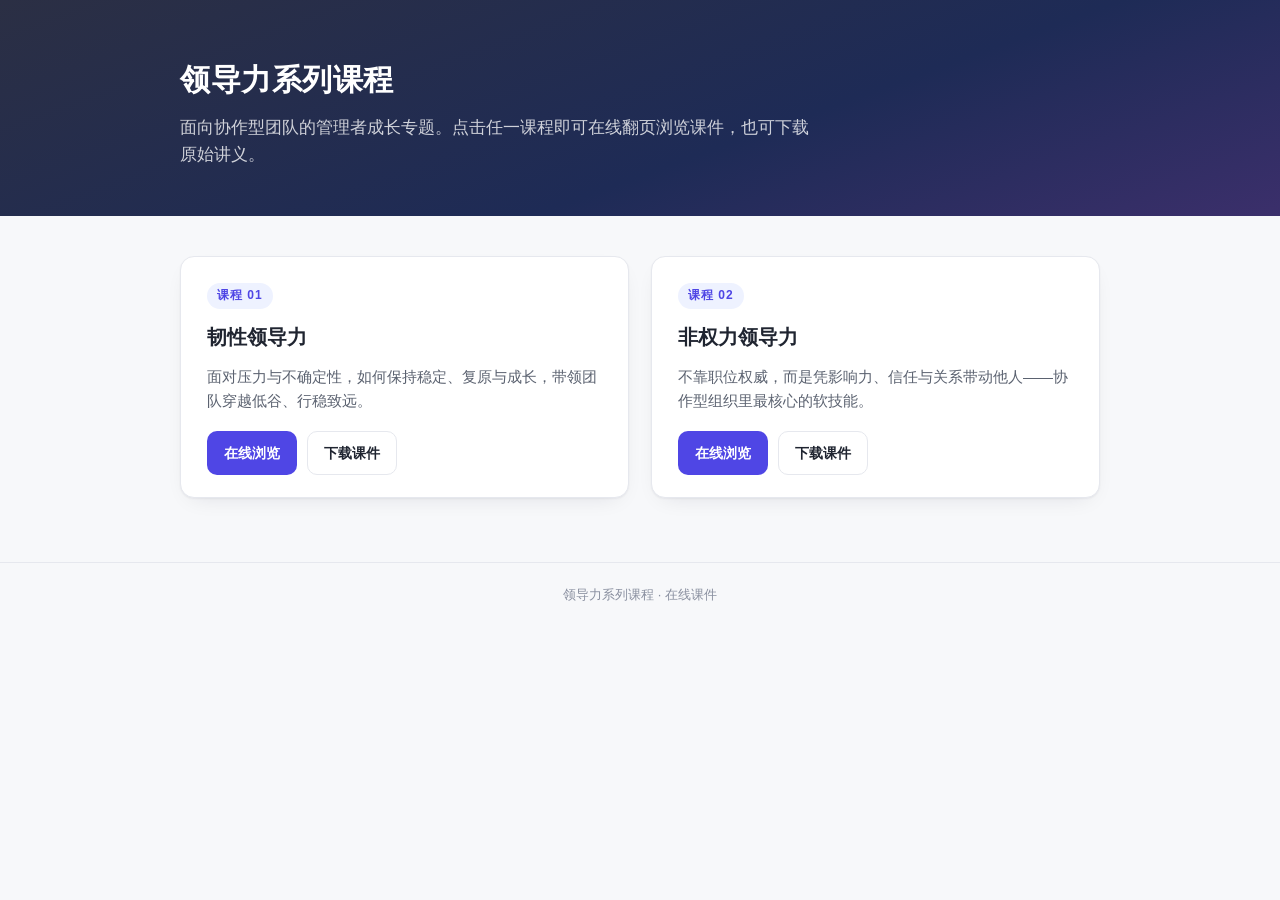
==== index.html @ 71c1838b "领导力系列课程站点" ====
<!DOCTYPE html>
<html lang="zh-CN">
<head>
  <meta charset="UTF-8" />
  <meta name="viewport" content="width=device-width, initial-scale=1.0" />
  <title>领导力系列课程</title>
  <meta name="description" content="领导力系列课程：韧性领导力、非权力领导力。在线浏览课件 + 下载原始讲义。" />
  <link rel="stylesheet" href="css/style.css" />
</head>
<body>

  <header class="hero">
    <div class="container">
      <h1>领导力系列课程</h1>
      <p class="lead">面向协作型团队的管理者成长专题。点击任一课程即可在线翻页浏览课件，也可下载原始讲义。</p>
    </div>
  </header>

  <main class="container">
    <section class="course-grid">

      <!-- 课程一 -->
      <article class="card">
        <span class="number">课程 01</span>
        <h2>韧性领导力</h2>
        <p>面对压力与不确定性，如何保持稳定、复原与成长，带领团队穿越低谷、行稳致远。</p>
        <div class="actions">
          <a class="btn btn-primary" href="courses/course-01.html">在线浏览</a>
          <a class="btn btn-ghost" href="files/course-01.pptx" download>下载课件</a>
        </div>
      </article>

      <!-- 课程二 -->
      <article class="card">
        <span class="number">课程 02</span>
        <h2>非权力领导力</h2>
        <p>不靠职位权威，而是凭影响力、信任与关系带动他人——协作型组织里最核心的软技能。</p>
        <div class="actions">
          <a class="btn btn-primary" href="courses/course-02.html">在线浏览</a>
          <a class="btn btn-ghost" href="files/course-02.pptx" download>下载课件</a>
        </div>
      </article>

    </section>
  </main>

  <footer>
    <div class="container">领导力系列课程 · 在线课件</div>
  </footer>

</body>
</html>
---- css/style.css ----
/* ==========================================================================
   领导力系列课程站点 样式
   整洁、专业、可响应 —— 无任何构建依赖
   ========================================================================== */

:root {
  --accent: #4f46e5;        /* 主强调色：靛蓝 */
  --accent-dark: #4338ca;
  --accent-soft: #eef2ff;
  --ink: #1f2430;           /* 正文墨色 */
  --ink-soft: #5b6270;      /* 次级文字 */
  --line: #e6e8ee;          /* 分隔线 */
  --bg: #f7f8fa;
  --card: #ffffff;
  --radius: 14px;
  --shadow: 0 1px 2px rgba(16, 24, 40, .05), 0 8px 24px -12px rgba(16, 24, 40, .14);
}

* { box-sizing: border-box; }

html { -webkit-text-size-adjust: 100%; }

body {
  margin: 0;
  font-family: -apple-system, BlinkMacSystemFont, "Segoe UI", "Microsoft YaHei",
    "PingFang SC", "Helvetica Neue", Arial, sans-serif;
  color: var(--ink);
  background: var(--bg);
  line-height: 1.6;
}

a { color: var(--accent); text-decoration: none; }
a:hover { text-decoration: underline; }

.container { max-width: 960px; margin: 0 auto; padding: 0 20px; }

/* ---------- 首页头部 ---------- */

.hero {
  background: linear-gradient(160deg, #2b2f44 0%, #1e2b56 60%, #3b2f6b 100%);
  color: #fff;
  padding: 56px 0 48px;
  margin-bottom: 40px;
}
.hero h1 { margin: 0 0 10px; font-size: 30px; letter-spacing: .5px; }
.hero p.lead { margin: 0; font-size: 17px; color: rgba(255, 255, 255, .78); max-width: 640px; }

/* ---------- 课程卡片 ---------- */

.course-grid {
  display: grid;
  grid-template-columns: repeat(auto-fit, minmax(300px, 1fr));
  gap: 22px;
  padding-bottom: 64px;
}

.card {
  background: var(--card);
  border: 1px solid var(--line);
  border-radius: var(--radius);
  box-shadow: var(--shadow);
  padding: 26px 26px 22px;
  display: flex;
  flex-direction: column;
  gap: 12px;
}

.card .number {
  font-size: 12px;
  font-weight: 700;
  letter-spacing: 1px;
  color: var(--accent);
  background: var(--accent-soft);
  align-self: flex-start;
  padding: 3px 10px;
  border-radius: 999px;
}

.card h2 { margin: 0; font-size: 20px; }

.card p { margin: 0; color: var(--ink-soft); font-size: 15px; flex: 1; }

.card .actions { display: flex; gap: 10px; flex-wrap: wrap; margin-top: 6px; }

.btn {
  display: inline-flex;
  align-items: center;
  gap: 6px;
  padding: 10px 16px;
  border-radius: 10px;
  font-size: 14px;
  font-weight: 600;
  border: 1px solid transparent;
  cursor: pointer;
  transition: background .15s, color .15s, border-color .15s;
}
.btn:hover { text-decoration: none; }

.btn-primary { background: var(--accent); color: #fff; }
.btn-primary:hover { background: var(--accent-dark); }

.btn-ghost { background: #fff; color: var(--ink); border-color: var(--line); }
.btn-ghost:hover { border-color: var(--accent); color: var(--accent); }

/* ---------- 课程页 ---------- */

.course-header { padding: 40px 0 24px; }
.course-header a.back {
  display: inline-block;
  margin-bottom: 16px;
  font-size: 14px;
  color: var(--ink-soft);
}
.course-header h1 { margin: 0 0 8px; font-size: 26px; }
.course-header p { margin: 0 0 6px; color: var(--ink-soft); }

.meta {
  display: flex;
  gap: 8px;
  flex-wrap: wrap;
  margin: 6px 0 22px;
}
.meta .tag {
  font-size: 12px;
  color: var(--accent);
  background: var(--accent-soft);
  padding: 3px 10px;
  border-radius: 999px;
}

.viewer {
  background: #fff;
  border: 1px solid var(--line);
  border-radius: var(--radius);
  box-shadow: var(--shadow);
  overflow: hidden;
  margin-bottom: 28px;
}
.viewer .viewer-head {
  display: flex;
  align-items: center;
  justify-content: space-between;
  gap: 12px;
  padding: 12px 16px;
  border-bottom: 1px solid var(--line);
  flex-wrap: wrap;
}
.viewer .viewer-head .title { font-size: 14px; font-weight: 600; }
.viewer iframe {
  display: block;
  width: 100%;
  height: 78vh;
  min-height: 480px;
  border: 0;
}

.download-bar {
  display: flex;
  align-items: center;
  gap: 14px;
  flex-wrap: wrap;
  padding: 18px 0 64px;
  font-size: 14px;
  color: var(--ink-soft);
}
.download-bar .btn { flex-shrink: 0; }
.help { font-size: 13px; color: #8a90a0; margin-top: 8px; }

/* ---------- 页脚 ---------- */

footer {
  border-top: 1px solid var(--line);
  padding: 22px 0;
  font-size: 13px;
  color: #8a90a0;
  text-align: center;
}

@media (max-width: 600px) {
  .hero { padding: 40px 0 34px; }
  .hero h1 { font-size: 24px; }
  .viewer iframe { height: 70vh; }
}
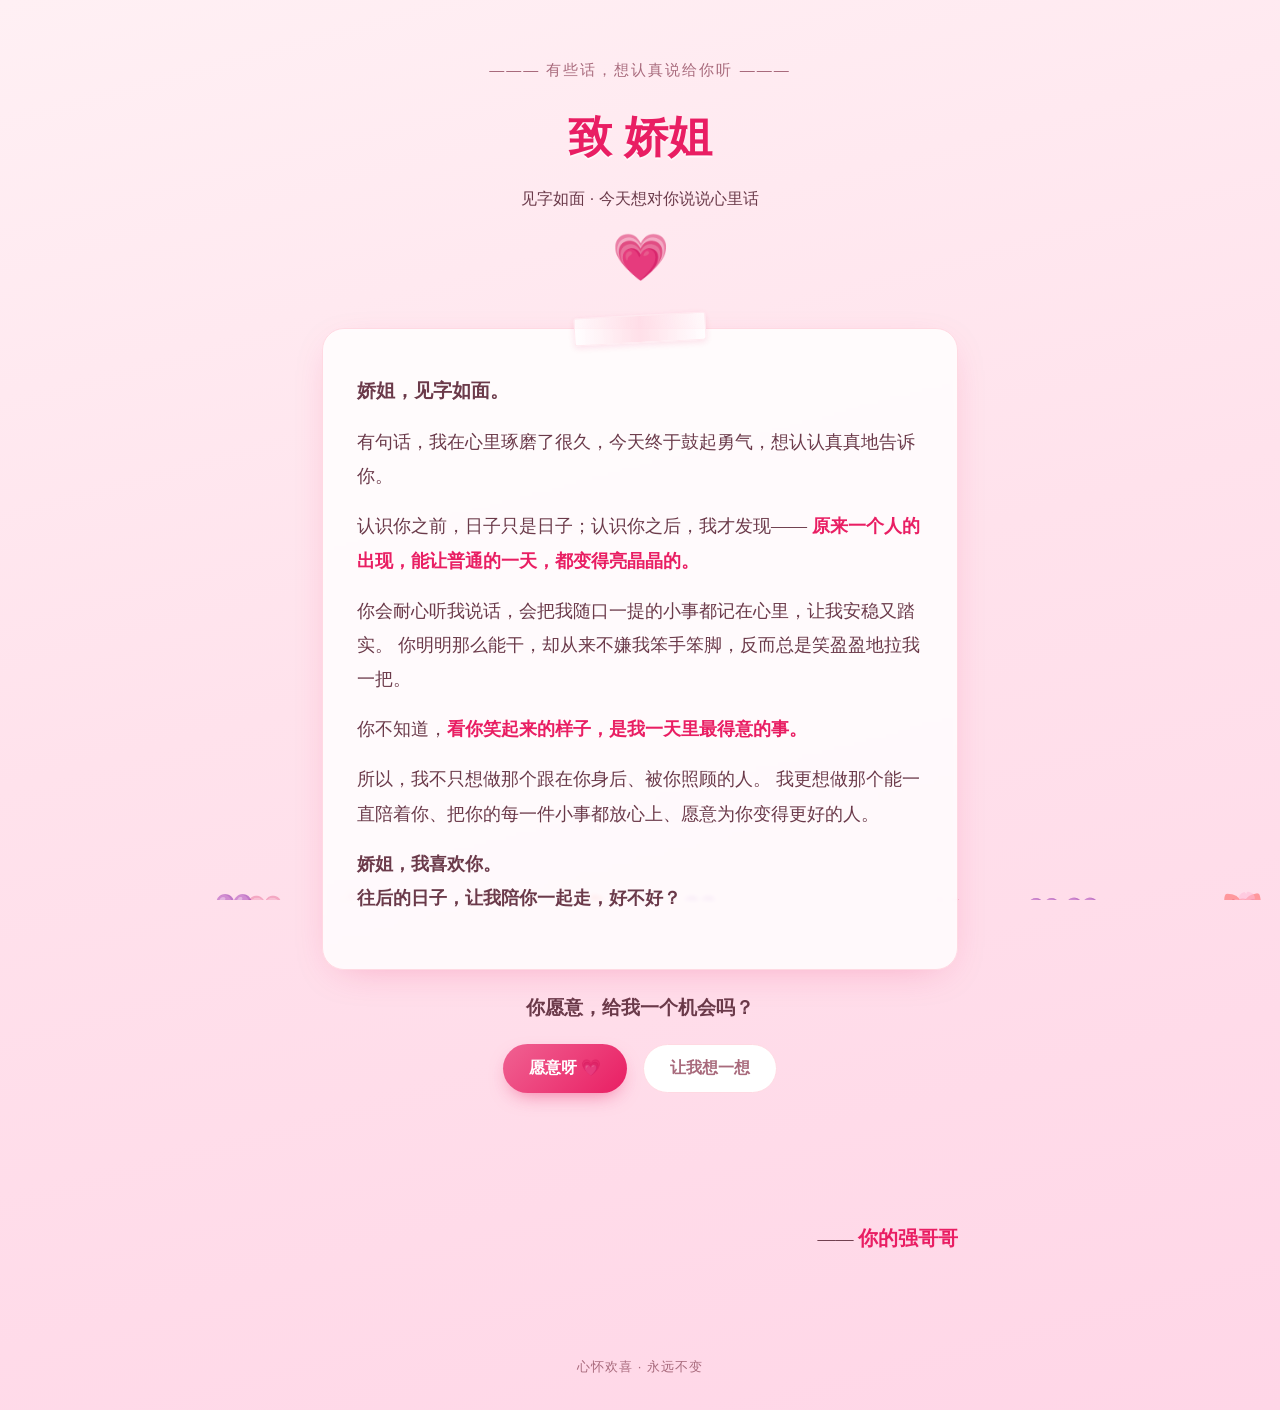
==== commit 2ae6e86a: "致娇姐：浪漫甜系表白页" ====
--- a/index.html
+++ b/index.html
@@ -3,50 +3,107 @@
 <head>
   <meta charset="UTF-8" />
   <meta name="viewport" content="width=device-width, initial-scale=1.0" />
-  <title>领导力系列课程</title>
-  <meta name="description" content="领导力系列课程：韧性领导力、非权力领导力。在线浏览课件 + 下载原始讲义。" />
+  <title>致 娇姐</title>
+  <meta name="description" content="写给娇姐的一句话。" />
   <link rel="stylesheet" href="css/style.css" />
 </head>
 <body>
 
-  <header class="hero">
-    <div class="container">
-      <h1>领导力系列课程</h1>
-      <p class="lead">面向协作型团队的管理者成长专题。点击任一课程即可在线翻页浏览课件，也可下载原始讲义。</p>
+  <!-- 背景浮动爱心 -->
+  <div class="hearts" id="hearts"></div>
+
+  <main class="page">
+
+    <p class="hey">——— 有些话，想认真说给你听 ———</p>
+
+    <h1 class="title">致 <span class="plain">娇姐</span></h1>
+
+    <p class="sub">
+      见字如面 · 今天想对你说说心里话<br />
+      <span class="beating-heart">💗</span>
+    </p>
+
+    <section class="letter">
+      <p class="greet">娇姐，见字如面。</p>
+
+      <p>
+        有句话，我在心里琢磨了很久，今天终于鼓起勇气，想认认真真地告诉你。
+      </p>
+
+      <p>
+        认识你之前，日子只是日子；认识你之后，我才发现——
+        <span class="highlight">原来一个人的出现，能让普通的一天，都变得亮晶晶的。</span>
+      </p>
+
+      <p>
+        你会耐心听我说话，会把我随口一提的小事都记在心里，让我安稳又踏实。
+        你明明那么能干，却从来不嫌我笨手笨脚，反而总是笑盈盈地拉我一把。
+      </p>
+
+      <p>
+        你不知道，<span class="highlight">看你笑起来的样子，是我一天里最得意的事。</span>
+      </p>
+
+      <p>
+        所以，我不只想做那个跟在你身后、被你照顾的人。
+        我更想做那个能一直陪着你、把你的每一件小事都放心上、愿意为你变得更好的人。
+      </p>
+
+      <p class="declaration">
+        <span class="line">娇姐，我喜欢你。</span>
+        <span class="line">往后的日子，让我陪你一起走，好不好？</span>
+      </p>
+    </section>
+
+    <p class="ask-title">你愿意，给我一个机会吗？</p>
+
+    <div class="actions">
+      <button class="btn btn-yes" id="btnYes">愿意呀 💗</button>
+      <button class="btn btn-wait" id="btnWait">让我想一想</button>
     </div>
-  </header>
 
-  <main class="container">
-    <section class="course-grid">
+    <div class="reply" id="reply"></div>
 
-      <!-- 课程一 -->
-      <article class="card">
-        <span class="number">课程 01</span>
-        <h2>韧性领导力</h2>
-        <p>面对压力与不确定性，如何保持稳定、复原与成长，带领团队穿越低谷、行稳致远。</p>
-        <div class="actions">
-          <a class="btn btn-primary" href="courses/course-01.html">在线浏览</a>
-          <a class="btn btn-ghost" href="files/course-01.pptx" download>下载课件</a>
-        </div>
-      </article>
+    <p class="sign">
+      —— <span class="name">你的强哥哥</span>
+    </p>
 
-      <!-- 课程二 -->
-      <article class="card">
-        <span class="number">课程 02</span>
-        <h2>非权力领导力</h2>
-        <p>不靠职位权威，而是凭影响力、信任与关系带动他人——协作型组织里最核心的软技能。</p>
-        <div class="actions">
-          <a class="btn btn-primary" href="courses/course-02.html">在线浏览</a>
-          <a class="btn btn-ghost" href="files/course-02.pptx" download>下载课件</a>
-        </div>
-      </article>
-
-    </section>
   </main>
 
-  <footer>
-    <div class="container">领导力系列课程 · 在线课件</div>
-  </footer>
+  <footer>心怀欢喜 · 永远不变</footer>
+
+  <script>
+    // 背景浮动爱心
+    (function () {
+      var box = document.getElementById('hearts');
+      var emoji = ['💗', '💖', '💕', '🩷', '💜', '🌸', '🎀'];
+      function spawn() {
+        var s = document.createElement('span');
+        s.textContent = emoji[Math.floor(Math.random() * emoji.length)];
+        s.style.left = Math.random() * 100 + 'vw';
+        s.style.fontSize = (14 + Math.random() * 22) + 'px';
+        s.style.animationDuration = (7 + Math.random() * 8) + 's';
+        s.style.animationDelay = (Math.random() * 6) + 's';
+        box.appendChild(s);
+        setTimeout(function () { s.remove(); }, 16000);
+      }
+      for (var i = 0; i < 20; i++) { spawn(); }
+      setInterval(spawn, 900);
+    })();
+
+    // 回复文案
+    var replyBox = document.getElementById('reply');
+
+    document.getElementById('btnYes').addEventListener('click', function () {
+      replyBox.innerHTML = '谢谢你，娇姐，愿意把余生交给我。我会好好珍惜的 💗';
+      replyBox.classList.add('show');
+    });
+
+    document.getElementById('btnWait').addEventListener('click', function () {
+      replyBox.innerHTML = '没关系，不着急 💗  我会一直在这里，等你答应。';
+      replyBox.classList.add('show');
+    });
+  </script>
 
 </body>
 </html>
--- a/css/style.css
+++ b/css/style.css
@@ -1,183 +1,229 @@
 /* ==========================================================================
-   领导力系列课程站点 样式
-   整洁、专业、可响应 —— 无任何构建依赖
+   致 娇姐 · 浪漫甜系表白页
+   粉色渐变 + 浮动爱心 + 一封情书
    ========================================================================== */
 
 :root {
-  --accent: #4f46e5;        /* 主强调色：靛蓝 */
-  --accent-dark: #4338ca;
-  --accent-soft: #eef2ff;
-  --ink: #1f2430;           /* 正文墨色 */
-  --ink-soft: #5b6270;      /* 次级文字 */
-  --line: #e6e8ee;          /* 分隔线 */
-  --bg: #f7f8fa;
-  --card: #ffffff;
-  --radius: 14px;
-  --shadow: 0 1px 2px rgba(16, 24, 40, .05), 0 8px 24px -12px rgba(16, 24, 40, .14);
+  --rose:      #f06292;   /* 主玫瑰粉 */
+  --rose-deep: #e91e63;   /* 深玫红 */
+  --rose-soft: #ffd1dc;   /* 浅粉 */
+  --cream:     #fff4f6;   /* 奶油粉 */
+  --ink:       #6b3a4a;   /* 正文暖棕 */
+  --ink-soft:  #a86a7c;   /* 次级文字 */
+  --paper:     #fffdfd;   /* 信纸 */
+  --line:      #ffd9e2;   /* 分隔/描边 */
+  --card:      rgba(255, 255, 255, .82);
+  --radius:    22px;
+  --shadow:    0 10px 40px -18px rgba(233, 30, 99, .35);
 }
 
 * { box-sizing: border-box; }
-
-html { -webkit-text-size-adjust: 100%; }
 
 body {
   margin: 0;
-  font-family: -apple-system, BlinkMacSystemFont, "Segoe UI", "Microsoft YaHei",
-    "PingFang SC", "Helvetica Neue", Arial, sans-serif;
-  color: var(--ink);
-  background: var(--bg);
-  line-height: 1.6;
-}
-
-a { color: var(--accent); text-decoration: none; }
-a:hover { text-decoration: underline; }
-
-.container { max-width: 960px; margin: 0 auto; padding: 0 20px; }
-
-/* ---------- 首页头部 ---------- */
-
-.hero {
-  background: linear-gradient(160deg, #2b2f44 0%, #1e2b56 60%, #3b2f6b 100%);
-  color: #fff;
-  padding: 56px 0 48px;
-  margin-bottom: 40px;
-}
-.hero h1 { margin: 0 0 10px; font-size: 30px; letter-spacing: .5px; }
-.hero p.lead { margin: 0; font-size: 17px; color: rgba(255, 255, 255, .78); max-width: 640px; }
-
-/* ---------- 课程卡片 ---------- */
-
-.course-grid {
-  display: grid;
-  grid-template-columns: repeat(auto-fit, minmax(300px, 1fr));
-  gap: 22px;
-  padding-bottom: 64px;
-}
-
-.card {
+  font-family: "PingFang SC", "Microsoft YaHei", "Hiragino Sans GB", sans-serif;
+  color: var(--ink);
+  line-height: 1.9;
+  min-height: 100vh;
+  background: linear-gradient(165deg, #fff0f4 0%, #ffe2ec 45%, #ffd6e7 100%);
+  overflow-x: hidden;
+  position: relative;
+  -webkit-font-smoothing: antialiased;
+}
+
+/* ---------- 背景浮动爱心 ---------- */
+
+.hearts {
+  position: fixed;
+  inset: 0;
+  pointer-events: none;
+  overflow: hidden;
+  z-index: 0;
+}
+.hearts span {
+  position: absolute;
+  bottom: -40px;
+  user-select: none;
+  animation: floatUp linear infinite;
+  opacity: .55;
+}
+@keyframes floatUp {
+  0%   { transform: translateY(0) rotate(0deg) scale(1); opacity: .55; }
+  100% { transform: translateY(-110vh) rotate(28deg) scale(1.15); opacity: 0; }
+}
+
+/* ---------- 主容器 ---------- */
+
+.page {
+  position: relative;
+  z-index: 1;
+  max-width: 680px;
+  margin: 0 auto;
+  padding: 56px 22px 72px;
+  text-align: center;
+}
+
+/* ---------- 顶部 ---------- */
+
+.hey {
+  font-size: 15px;
+  letter-spacing: 2px;
+  color: var(--ink-soft);
+  margin: 0 0 10px;
+}
+
+.title {
+  font-size: 44px;
+  font-weight: 800;
+  color: var(--rose-deep);
+  margin: 0 0 6px;
+  text-shadow: 0 2px 0 rgba(255, 255, 255, .6);
+}
+.title .plain { font-weight: 700; }
+
+.sub {
+  font-size: 16px;
+  color: var(--ink);
+  margin: 0 0 26px;
+}
+
+.beating-heart {
+  font-size: 46px;
+  display: inline-block;
+  animation: beat 1.35s ease-in-out infinite;
+}
+@keyframes beat {
+  0%, 100% { transform: scale(1); }
+  15%      { transform: scale(1.22); }
+  30%      { transform: scale(1); }
+  55%      { transform: scale(1.16); }
+  70%      { transform: scale(1); }
+}
+
+/* ---------- 情书卡片 ---------- */
+
+.letter {
   background: var(--card);
+  backdrop-filter: blur(2px);
   border: 1px solid var(--line);
   border-radius: var(--radius);
   box-shadow: var(--shadow);
-  padding: 26px 26px 22px;
-  display: flex;
-  flex-direction: column;
-  gap: 12px;
-}
-
-.card .number {
-  font-size: 12px;
+  padding: 38px 34px;
+  margin: 26px auto 0;
+  text-align: left;
+  position: relative;
+}
+.letter::before {       /* 信纸上方的胶带 */
+  content: "";
+  position: absolute;
+  top: -14px;
+  left: 50%;
+  transform: translateX(-50%) rotate(-3deg);
+  width: 130px;
+  height: 26px;
+  background: linear-gradient(90deg, rgba(255, 255, 255, .75), rgba(255, 220, 230, .9), rgba(255, 255, 255, .75));
+  border: 1px solid #ffeaf0;
+  border-radius: 3px;
+  box-shadow: 0 2px 6px rgba(233, 30, 99, .12);
+}
+
+.letter p {
+  margin: 0 0 16px;
+  font-family: "Kaiti SC", "KaiTi", "STKaiti", "Noto Serif SC", serif;
+  font-size: 18px;
+  color: var(--ink);
+}
+.letter p:first-child { margin-top: 6px; }
+
+.letter .greet { font-weight: 700; font-size: 19px; }
+
+.highlight { color: var(--rose-deep); font-weight: 700; }
+
+/* ---------- 核心表白 ---------- */
+
+.declaration {
+  font-family: "Kaiti SC", "KaiTi", "STKaiti", "Noto Serif SC", serif;
+  font-size: 24px;
   font-weight: 700;
+  color: var(--rose-deep);
+  margin: 34px auto 8px;
+}
+.declaration .line { display: block; }
+
+/* ---------- 互动提问 ---------- */
+
+.ask-title {
+  font-size: 19px;
+  color: var(--ink);
+  margin: 20px auto 18px;
+  font-weight: 600;
+}
+
+.actions { display: flex; justify-content: center; gap: 16px; flex-wrap: wrap; }
+
+.btn {
+  font-size: 16px;
+  font-weight: 700;
+  padding: 13px 26px;
+  border-radius: 999px;
+  border: none;
+  cursor: pointer;
+  transition: transform .15s, box-shadow .15s, background .2s;
+}
+.btn:hover { transform: translateY(-2px); }
+.btn:active { transform: translateY(0); }
+
+.btn-yes {
+  background: linear-gradient(135deg, #f06292, #e91e63);
+  color: #fff;
+  box-shadow: 0 8px 20px -8px rgba(233, 30, 99, .6);
+}
+.btn-yes:hover { box-shadow: 0 12px 26px -8px rgba(233, 30, 99, .7); }
+
+.btn-wait {
+  background: #fff;
+  color: var(--ink-soft);
+  border: 1.5px solid var(--line);
+}
+
+/* ---------- 回复 ---------- */
+
+.reply {
+  min-height: 60px;
+  margin-top: 26px;
+  font-size: 20px;
+  font-weight: 700;
+  color: var(--rose-deep);
+  opacity: 0;
+  transform: translateY(8px);
+  transition: opacity .5s ease, transform .5s ease;
+}
+.reply.show { opacity: 1; transform: translateY(0); }
+
+/* ---------- 落款 ---------- */
+
+.sign {
+  margin-top: 40px;
+  text-align: right;
+  font-family: "Kaiti SC", "KaiTi", "STKaiti", "Noto Serif SC", serif;
+  font-size: 18px;
+  color: var(--ink);
+}
+.sign .name { font-weight: 700; font-size: 20px; color: var(--rose-deep); }
+
+/* ---------- 页脚 ---------- */
+
+footer {
+  text-align: center;
+  font-size: 13px;
+  color: var(--ink-soft);
+  padding: 8px 0 30px;
   letter-spacing: 1px;
-  color: var(--accent);
-  background: var(--accent-soft);
-  align-self: flex-start;
-  padding: 3px 10px;
-  border-radius: 999px;
-}
-
-.card h2 { margin: 0; font-size: 20px; }
-
-.card p { margin: 0; color: var(--ink-soft); font-size: 15px; flex: 1; }
-
-.card .actions { display: flex; gap: 10px; flex-wrap: wrap; margin-top: 6px; }
-
-.btn {
-  display: inline-flex;
-  align-items: center;
-  gap: 6px;
-  padding: 10px 16px;
-  border-radius: 10px;
-  font-size: 14px;
-  font-weight: 600;
-  border: 1px solid transparent;
-  cursor: pointer;
-  transition: background .15s, color .15s, border-color .15s;
-}
-.btn:hover { text-decoration: none; }
-
-.btn-primary { background: var(--accent); color: #fff; }
-.btn-primary:hover { background: var(--accent-dark); }
-
-.btn-ghost { background: #fff; color: var(--ink); border-color: var(--line); }
-.btn-ghost:hover { border-color: var(--accent); color: var(--accent); }
-
-/* ---------- 课程页 ---------- */
-
-.course-header { padding: 40px 0 24px; }
-.course-header a.back {
-  display: inline-block;
-  margin-bottom: 16px;
-  font-size: 14px;
-  color: var(--ink-soft);
-}
-.course-header h1 { margin: 0 0 8px; font-size: 26px; }
-.course-header p { margin: 0 0 6px; color: var(--ink-soft); }
-
-.meta {
-  display: flex;
-  gap: 8px;
-  flex-wrap: wrap;
-  margin: 6px 0 22px;
-}
-.meta .tag {
-  font-size: 12px;
-  color: var(--accent);
-  background: var(--accent-soft);
-  padding: 3px 10px;
-  border-radius: 999px;
-}
-
-.viewer {
-  background: #fff;
-  border: 1px solid var(--line);
-  border-radius: var(--radius);
-  box-shadow: var(--shadow);
-  overflow: hidden;
-  margin-bottom: 28px;
-}
-.viewer .viewer-head {
-  display: flex;
-  align-items: center;
-  justify-content: space-between;
-  gap: 12px;
-  padding: 12px 16px;
-  border-bottom: 1px solid var(--line);
-  flex-wrap: wrap;
-}
-.viewer .viewer-head .title { font-size: 14px; font-weight: 600; }
-.viewer iframe {
-  display: block;
-  width: 100%;
-  height: 78vh;
-  min-height: 480px;
-  border: 0;
-}
-
-.download-bar {
-  display: flex;
-  align-items: center;
-  gap: 14px;
-  flex-wrap: wrap;
-  padding: 18px 0 64px;
-  font-size: 14px;
-  color: var(--ink-soft);
-}
-.download-bar .btn { flex-shrink: 0; }
-.help { font-size: 13px; color: #8a90a0; margin-top: 8px; }
-
-/* ---------- 页脚 ---------- */
-
-footer {
-  border-top: 1px solid var(--line);
-  padding: 22px 0;
-  font-size: 13px;
-  color: #8a90a0;
-  text-align: center;
-}
-
-@media (max-width: 600px) {
-  .hero { padding: 40px 0 34px; }
-  .hero h1 { font-size: 24px; }
-  .viewer iframe { height: 70vh; }
-}
+}
+
+@media (max-width: 560px) {
+  .page { padding-top: 40px; }
+  .title { font-size: 34px; }
+  .letter { padding: 30px 22px; }
+  .declaration { font-size: 21px; }
+}
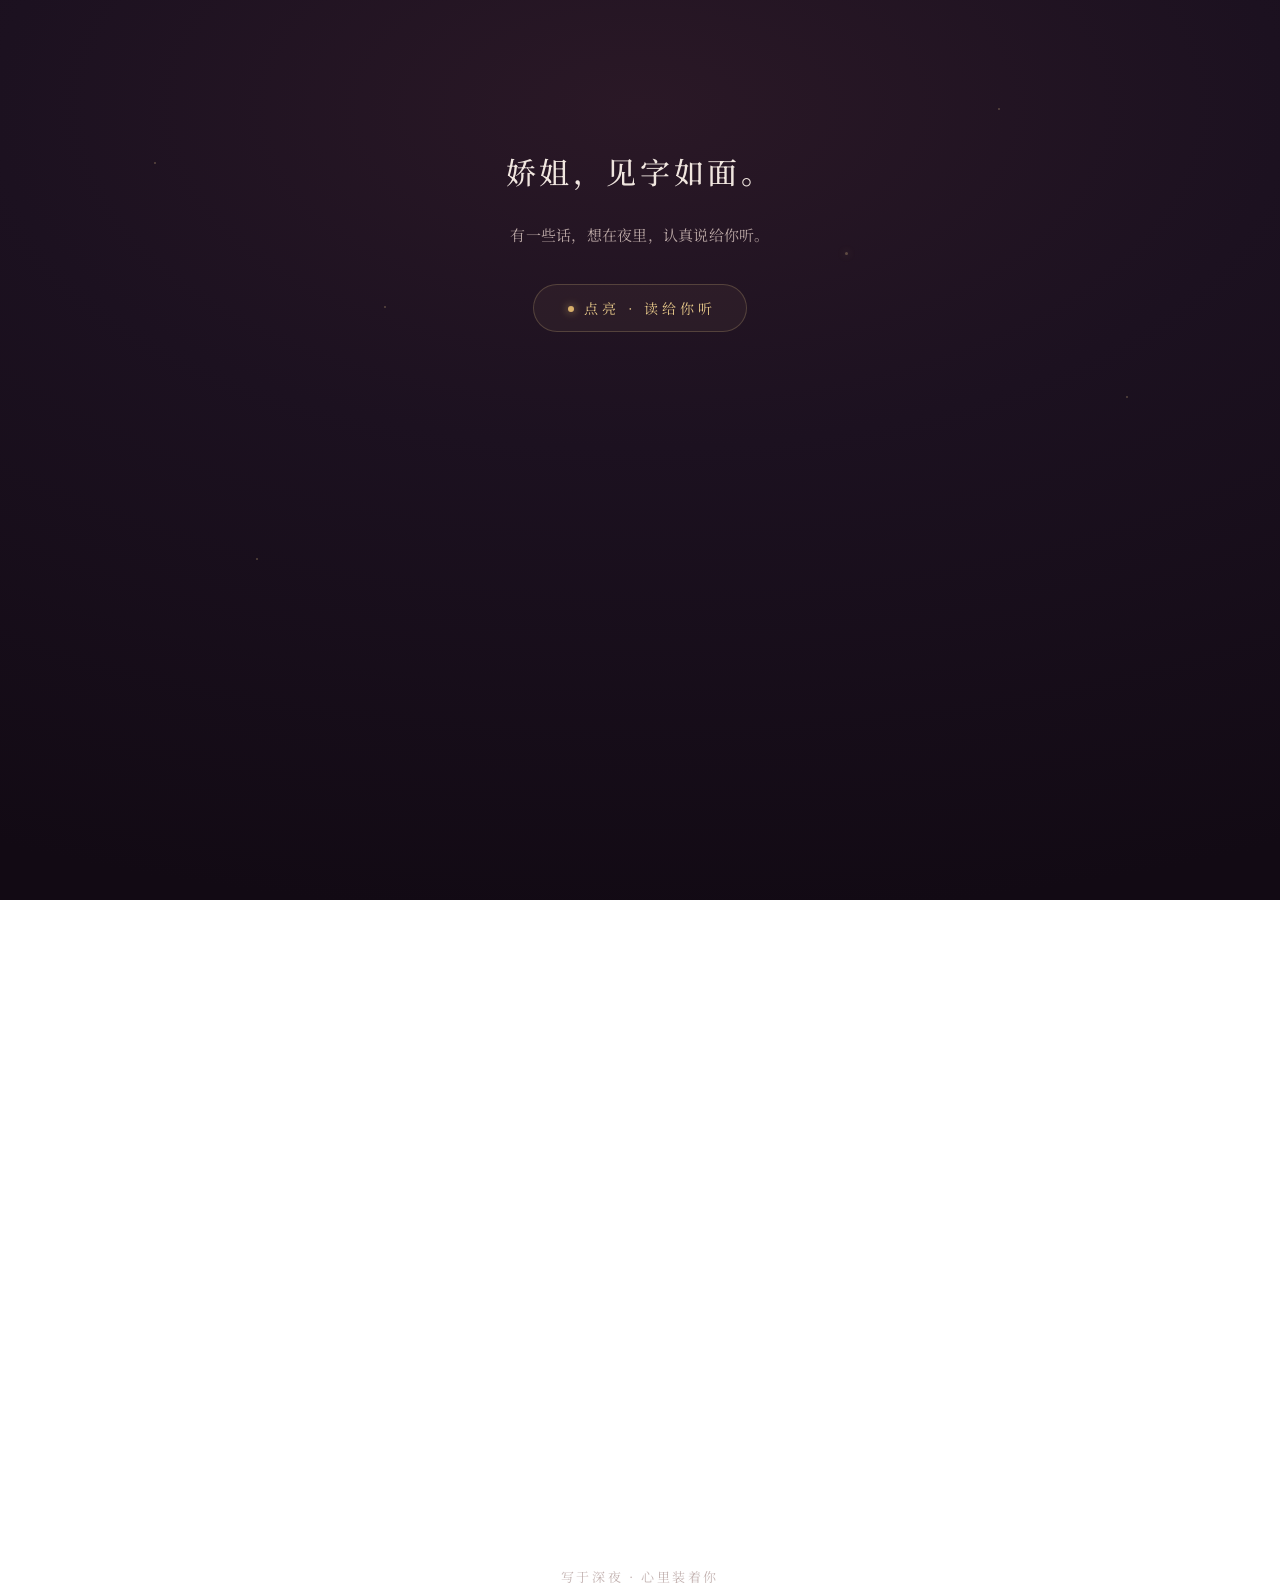
==== commit 88be5513: "致娇姐：深夜微光质感重设计" ====
--- a/index.html
+++ b/index.html
@@ -3,104 +3,96 @@
 <head>
   <meta charset="UTF-8" />
   <meta name="viewport" content="width=device-width, initial-scale=1.0" />
-  <title>致 娇姐</title>
-  <meta name="description" content="写给娇姐的一句话。" />
+  <title>致 娇姐 · 写在深夜</title>
+  <meta name="description" content="写给娇姐的一封信，写在深夜。" />
+  <link rel="preconnect" href="https://fonts.googleapis.com" />
+  <link rel="preconnect" href="https://fonts.gstatic.com" crossorigin />
+  <link
+    href="https://fonts.googleapis.com/css2?family=Cormorant+Garamond:wght@400;500;600&family=Ma+Shan+Zheng&family=Noto+Serif+SC:wght@400;500;600;700&display=swap"
+    rel="stylesheet" />
   <link rel="stylesheet" href="css/style.css" />
 </head>
 <body>
 
-  <!-- 背景浮动爱心 -->
-  <div class="hearts" id="hearts"></div>
+  <!-- 夜空里几粒轻眨的星 -->
+  <div class="sky" aria-hidden="true">
+    <span class="star" style="left:12%;top:18%;animation-delay:.4s"></span>
+    <span class="star" style="left:78%;top:12%;animation-delay:1.2s"></span>
+    <span class="star" style="left:30%;top:34%;animation-delay:2.1s"></span>
+    <span class="star bright" style="left:66%;top:28%;animation-delay:.9s"></span>
+    <span class="star" style="left:88%;top:44%;animation-delay:1.8s"></span>
+    <span class="star" style="left:20%;top:62%;animation-delay:2.6s"></span>
+  </div>
 
   <main class="page">
 
-    <p class="hey">——— 有些话，想认真说给你听 ———</p>
+    <!-- 开头：始终可见 -->
+    <header class="opening">
+      <h1 class="greet">娇姐，见字如面。</h1>
+      <p class="lead">有一些话，想在夜里，认真说给你听。</p>
+      <button class="light-btn" id="lightBtn" type="button">
+        <span class="dot"></span>点亮 · 读给你听
+      </button>
+    </header>
 
-    <h1 class="title">致 <span class="plain">娇姐</span></h1>
+    <!-- 被点亮的信 -->
+    <section class="letter" id="letter" aria-live="polite">
 
-    <p class="sub">
-      见字如面 · 今天想对你说说心里话<br />
-      <span class="beating-heart">💗</span>
-    </p>
+      <div class="glow" aria-hidden="true"></div>
 
-    <section class="letter">
-      <p class="greet">娇姐，见字如面。</p>
+      <div class="body">
+        <p>有些话，白天说不出口，只好借这夜的安静，认真写给你。</p>
+        <p>遇见你之前，日子只是日子；遇见你之后，才发觉，一个人能让寻常的一天也发光。</p>
+        <p>你会记住我随口一提的小事，会在我手忙脚乱时，笑着拉我一把。<span class="ring">看你笑起来的样子，是我整天的光。</span></p>
+        <p>所以，我不只想走进你的世界里，更想站在你身边，陪你把往后的每一个起落，都走稳。</p>
+      </div>
 
-      <p>
-        有句话，我在心里琢磨了很久，今天终于鼓起勇气，想认认真真地告诉你。
+      <p class="core">
+        娇姐，我喜欢你。<br />
+        往后的路，让我陪你走，好不好？
       </p>
 
-      <p>
-        认识你之前，日子只是日子；认识你之后，我才发现——
-        <span class="highlight">原来一个人的出现，能让普通的一天，都变得亮晶晶的。</span>
+      <div class="ask">
+        <p class="q">你愿意，给我这个机会吗？</p>
+        <div class="actions">
+          <button class="btn btn-yes" id="btnYes" type="button">愿意呀</button>
+          <button class="btn btn-wait" id="btnWait" type="button">再想想</button>
+        </div>
+        <p class="reply" id="reply"></p>
+      </div>
+
+      <p class="signature">
+        <span class="thin" aria-hidden="true"></span>
+        <span class="name">你的强哥哥</span>
       </p>
 
-      <p>
-        你会耐心听我说话，会把我随口一提的小事都记在心里，让我安稳又踏实。
-        你明明那么能干，却从来不嫌我笨手笨脚，反而总是笑盈盈地拉我一把。
-      </p>
-
-      <p>
-        你不知道，<span class="highlight">看你笑起来的样子，是我一天里最得意的事。</span>
-      </p>
-
-      <p>
-        所以，我不只想做那个跟在你身后、被你照顾的人。
-        我更想做那个能一直陪着你、把你的每一件小事都放心上、愿意为你变得更好的人。
-      </p>
-
-      <p class="declaration">
-        <span class="line">娇姐，我喜欢你。</span>
-        <span class="line">往后的日子，让我陪你一起走，好不好？</span>
-      </p>
     </section>
-
-    <p class="ask-title">你愿意，给我一个机会吗？</p>
-
-    <div class="actions">
-      <button class="btn btn-yes" id="btnYes">愿意呀 💗</button>
-      <button class="btn btn-wait" id="btnWait">让我想一想</button>
-    </div>
-
-    <div class="reply" id="reply"></div>
-
-    <p class="sign">
-      —— <span class="name">你的强哥哥</span>
-    </p>
 
   </main>
 
-  <footer>心怀欢喜 · 永远不变</footer>
+  <footer>写于深夜 · 心里装着你</footer>
 
   <script>
-    // 背景浮动爱心
-    (function () {
-      var box = document.getElementById('hearts');
-      var emoji = ['💗', '💖', '💕', '🩷', '💜', '🌸', '🎀'];
-      function spawn() {
-        var s = document.createElement('span');
-        s.textContent = emoji[Math.floor(Math.random() * emoji.length)];
-        s.style.left = Math.random() * 100 + 'vw';
-        s.style.fontSize = (14 + Math.random() * 22) + 'px';
-        s.style.animationDuration = (7 + Math.random() * 8) + 's';
-        s.style.animationDelay = (Math.random() * 6) + 's';
-        box.appendChild(s);
-        setTimeout(function () { s.remove(); }, 16000);
-      }
-      for (var i = 0; i < 20; i++) { spawn(); }
-      setInterval(spawn, 900);
-    })();
+    var letter = document.getElementById('letter');
 
-    // 回复文案
+    // 一共只点亮一次
+    document.getElementById('lightBtn').addEventListener('click', function () {
+      this.classList.add('open');
+      letter.classList.add('open');
+      var self = this;
+      setTimeout(function () { self.style.display = 'none'; }, 1200);
+      letter.scrollIntoView({ behavior: 'smooth', block: 'start' });
+    });
+
     var replyBox = document.getElementById('reply');
 
     document.getElementById('btnYes').addEventListener('click', function () {
-      replyBox.innerHTML = '谢谢你，娇姐，愿意把余生交给我。我会好好珍惜的 💗';
+      replyBox.textContent = '谢谢你，娇姐。这句话，我是认真的。';
       replyBox.classList.add('show');
     });
 
     document.getElementById('btnWait').addEventListener('click', function () {
-      replyBox.innerHTML = '没关系，不着急 💗  我会一直在这里，等你答应。';
+      replyBox.textContent = '好。不着急，我把这封信，留在这里等你。';
       replyBox.classList.add('show');
     });
   </script>
--- a/css/style.css
+++ b/css/style.css
@@ -1,55 +1,64 @@
 /* ==========================================================================
-   致 娇姐 · 浪漫甜系表白页
-   粉色渐变 + 浮动爱心 + 一封情书
+   致 娇姐 · 深夜微光
+   一封信，写在深夜。深暖李子色夜空 + 一缕香金微光 + 一次点亮。
    ========================================================================== */
 
 :root {
-  --rose:      #f06292;   /* 主玫瑰粉 */
-  --rose-deep: #e91e63;   /* 深玫红 */
-  --rose-soft: #ffd1dc;   /* 浅粉 */
-  --cream:     #fff4f6;   /* 奶油粉 */
-  --ink:       #6b3a4a;   /* 正文暖棕 */
-  --ink-soft:  #a86a7c;   /* 次级文字 */
-  --paper:     #fffdfd;   /* 信纸 */
-  --line:      #ffd9e2;   /* 分隔/描边 */
-  --card:      rgba(255, 255, 255, .82);
-  --radius:    22px;
-  --shadow:    0 10px 40px -18px rgba(233, 30, 99, .35);
+  --night:     #1c1120;   /* 夜之底色（深暖李子色） */
+  --night-2:   #2a1826;   /* 高光处的暖紫 */
+  --night-3:   #120a14;   /* 边缘暗部 */
+  --gold:      #d9b06b;   /* 香金微光（主亮点） */
+  --gold-soft: #e8c98a;
+  --ink:       #f0e6df;   /* 暖白正文 */
+  --ink-soft:  #b9a6a4;   /* 次级文字 */
+  --blush:     #cd8fa4;   /* 浅玫瑰（点睛） */
+  --line:      rgba(232, 201, 138, .22);   /* 细分隔线 */
+  --maxw:      42rem;
 }
 
 * { box-sizing: border-box; }
+
+html, body { height: 100%; }
 
 body {
   margin: 0;
-  font-family: "PingFang SC", "Microsoft YaHei", "Hiragino Sans GB", sans-serif;
-  color: var(--ink);
-  line-height: 1.9;
-  min-height: 100vh;
-  background: linear-gradient(165deg, #fff0f4 0%, #ffe2ec 45%, #ffd6e7 100%);
+  font-family: "Noto Serif SC", "Songti SC", "SimSun", "STSong", serif;
+  color: var(--ink);
+  line-height: 2.05;
+  letter-spacing: .015em;
+  background:
+    radial-gradient(120% 90% at 50% 12%, var(--night-2) 0%, var(--night) 42%, var(--night-3) 100%);
+  background-attachment: fixed;
   overflow-x: hidden;
-  position: relative;
   -webkit-font-smoothing: antialiased;
 }
 
-/* ---------- 背景浮动爱心 ---------- */
-
-.hearts {
+/* ---------- 夜空星光（克制：几粒轻轻一眨） ---------- */
+
+.sky {
   position: fixed;
   inset: 0;
   pointer-events: none;
-  overflow: hidden;
   z-index: 0;
 }
-.hearts span {
+.sky .star {
   position: absolute;
-  bottom: -40px;
-  user-select: none;
-  animation: floatUp linear infinite;
-  opacity: .55;
-}
-@keyframes floatUp {
-  0%   { transform: translateY(0) rotate(0deg) scale(1); opacity: .55; }
-  100% { transform: translateY(-110vh) rotate(28deg) scale(1.15); opacity: 0; }
+  width: 2px;
+  height: 2px;
+  border-radius: 50%;
+  background: var(--gold-soft);
+  opacity: .3;
+  animation: twinkle 6s ease-in-out infinite;
+}
+.sky .star.bright {
+  width: 3px;
+  height: 3px;
+  box-shadow: 0 0 8px 1px rgba(232, 201, 138, .55);
+  animation-duration: 9s;
+}
+@keyframes twinkle {
+  0%, 100% { opacity: .18; transform: scale(1); }
+  50%      { opacity: .7;  transform: scale(1.25); }
 }
 
 /* ---------- 主容器 ---------- */
@@ -57,173 +66,227 @@
 .page {
   position: relative;
   z-index: 1;
-  max-width: 680px;
+  max-width: var(--maxw);
   margin: 0 auto;
-  padding: 56px 22px 72px;
-  text-align: center;
-}
-
-/* ---------- 顶部 ---------- */
-
-.hey {
+  padding: 16vh 24px 12vh;
+}
+
+/* ---------- 开头（始终可见） ---------- */
+
+.opening {
+  text-align: center;
+  margin: 0 0 14vh;
+}
+
+.opening .greet {
+  font-family: "Cormorant Garamond", "Noto Serif SC", serif;
+  font-size: 30px;
+  font-weight: 500;
+  letter-spacing: .12em;
+  color: var(--ink);
+  margin: 0 0 14px;
+}
+
+.opening .lead {
   font-size: 15px;
-  letter-spacing: 2px;
-  color: var(--ink-soft);
-  margin: 0 0 10px;
-}
-
-.title {
-  font-size: 44px;
-  font-weight: 800;
-  color: var(--rose-deep);
-  margin: 0 0 6px;
-  text-shadow: 0 2px 0 rgba(255, 255, 255, .6);
-}
-.title .plain { font-weight: 700; }
-
-.sub {
-  font-size: 16px;
-  color: var(--ink);
-  margin: 0 0 26px;
-}
-
-.beating-heart {
-  font-size: 46px;
+  color: var(--ink-soft);
+  margin: 0 0 34px;
+}
+
+.light-btn {
+  appearance: none;
+  border: 1px solid var(--line);
+  background: rgba(232, 201, 138, .05);
+  color: var(--gold-soft);
+  font-family: inherit;
+  font-size: 14px;
+  letter-spacing: .28em;
+  padding: 13px 30px 13px 34px;
+  border-radius: 999px;
+  cursor: pointer;
+  transition: border-color .3s, background .3s, color .3s, transform .3s;
+}
+.light-btn:hover {
+  border-color: var(--gold);
+  background: rgba(232, 201, 138, .1);
+  color: var(--gold-soft);
+  transform: translateY(-1px);
+}
+.light-btn:focus-visible {
+  outline: 2px solid var(--gold);
+  outline-offset: 3px;
+}
+.light-btn .dot {
   display: inline-block;
-  animation: beat 1.35s ease-in-out infinite;
-}
-@keyframes beat {
-  0%, 100% { transform: scale(1); }
-  15%      { transform: scale(1.22); }
-  30%      { transform: scale(1); }
-  55%      { transform: scale(1.16); }
-  70%      { transform: scale(1); }
-}
-
-/* ---------- 情书卡片 ---------- */
+  width: 6px;
+  height: 6px;
+  border-radius: 50%;
+  background: var(--gold);
+  margin-right: 10px;
+  vertical-align: 2px;
+  box-shadow: 0 0 8px rgba(217, 176, 107, .8);
+}
+
+/* ---------- 被点亮的信 ---------- */
 
 .letter {
-  background: var(--card);
-  backdrop-filter: blur(2px);
-  border: 1px solid var(--line);
-  border-radius: var(--radius);
-  box-shadow: var(--shadow);
-  padding: 38px 34px;
-  margin: 26px auto 0;
-  text-align: left;
+  opacity: 0;
+  transform: translateY(16px);
+  transition: opacity 1.6s ease, transform 1.6s ease;
+  will-change: opacity, transform;
+}
+.letter.open {
+  opacity: 1;
+  transform: translateY(0);
+}
+
+/* 一缕划开的金光（装饰线） */
+.letter .glow {
   position: relative;
-}
-.letter::before {       /* 信纸上方的胶带 */
+  height: 1px;
+  width: 100%;
+  margin: 0 0 44px;
+  overflow: hidden;
+}
+.letter .glow::after {
   content: "";
   position: absolute;
-  top: -14px;
-  left: 50%;
-  transform: translateX(-50%) rotate(-3deg);
-  width: 130px;
-  height: 26px;
-  background: linear-gradient(90deg, rgba(255, 255, 255, .75), rgba(255, 220, 230, .9), rgba(255, 255, 255, .75));
-  border: 1px solid #ffeaf0;
-  border-radius: 3px;
-  box-shadow: 0 2px 6px rgba(233, 30, 99, .12);
-}
-
-.letter p {
-  margin: 0 0 16px;
-  font-family: "Kaiti SC", "KaiTi", "STKaiti", "Noto Serif SC", serif;
-  font-size: 18px;
-  color: var(--ink);
-}
-.letter p:first-child { margin-top: 6px; }
-
-.letter .greet { font-weight: 700; font-size: 19px; }
-
-.highlight { color: var(--rose-deep); font-weight: 700; }
-
-/* ---------- 核心表白 ---------- */
-
-.declaration {
-  font-family: "Kaiti SC", "KaiTi", "STKaiti", "Noto Serif SC", serif;
-  font-size: 24px;
-  font-weight: 700;
-  color: var(--rose-deep);
-  margin: 34px auto 8px;
-}
-.declaration .line { display: block; }
-
-/* ---------- 互动提问 ---------- */
-
-.ask-title {
-  font-size: 19px;
-  color: var(--ink);
-  margin: 20px auto 18px;
-  font-weight: 600;
-}
-
-.actions { display: flex; justify-content: center; gap: 16px; flex-wrap: wrap; }
+  inset: 0;
+  background: linear-gradient(90deg, transparent, var(--gold), transparent);
+  opacity: 0;
+  transform: scaleX(.6);
+  transition: opacity 1.2s ease, transform 1.6s ease;
+}
+.letter.open .glow::after {
+  opacity: .8;
+  transform: scaleX(1);
+}
+
+.letter .body {
+  font-size: 17px;
+  color: var(--ink);
+  max-width: 34rem;
+}
+.letter .body p { margin: 0 0 1.5em; }
+.letter .body p:first-child { margin-top: 0; }
+
+.letter .core {
+  text-align: center;
+  font-family: "Cormorant Garamond", "Noto Serif SC", serif;
+  font-size: 27px;
+  line-height: 1.7;
+  color: var(--gold-soft);
+  margin: 3.2em auto 0;
+  max-width: 34rem;
+}
+.letter .core .ring,
+.letter .body .ring { color: var(--blush); }
+
+/* ---------- 提问 + 回应 ---------- */
+
+.ask {
+  text-align: center;
+  margin: 4.4em auto 0;
+}
+.ask .q {
+  font-size: 16px;
+  color: var(--ink-soft);
+  margin: 0 0 26px;
+  letter-spacing: .05em;
+}
+
+.actions {
+  display: flex;
+  justify-content: center;
+  gap: 18px;
+  flex-wrap: wrap;
+}
 
 .btn {
+  appearance: none;
+  font-family: inherit;
+  font-size: 15px;
+  letter-spacing: .18em;
+  padding: 12px 28px;
+  border-radius: 999px;
+  cursor: pointer;
+  transition: border-color .3s, background .3s, color .3s, transform .3s;
+}
+.btn:focus-visible { outline: 2px solid var(--gold); outline-offset: 3px; }
+
+.btn-yes {
+  border: 1px solid rgba(217, 176, 107, .5);
+  background: rgba(217, 176, 107, .1);
+  color: var(--gold-soft);
+}
+.btn-yes:hover { border-color: var(--gold); background: rgba(217, 176, 107, .18); transform: translateY(-1px); }
+
+.btn-wait {
+  border: 1px solid var(--line);
+  background: transparent;
+  color: var(--ink-soft);
+}
+.btn-wait:hover { border-color: var(--ink-soft); color: var(--ink); }
+
+.reply {
+  min-height: 1.6em;
+  text-align: center;
   font-size: 16px;
-  font-weight: 700;
-  padding: 13px 26px;
-  border-radius: 999px;
-  border: none;
-  cursor: pointer;
-  transition: transform .15s, box-shadow .15s, background .2s;
-}
-.btn:hover { transform: translateY(-2px); }
-.btn:active { transform: translateY(0); }
-
-.btn-yes {
-  background: linear-gradient(135deg, #f06292, #e91e63);
-  color: #fff;
-  box-shadow: 0 8px 20px -8px rgba(233, 30, 99, .6);
-}
-.btn-yes:hover { box-shadow: 0 12px 26px -8px rgba(233, 30, 99, .7); }
-
-.btn-wait {
-  background: #fff;
-  color: var(--ink-soft);
-  border: 1.5px solid var(--line);
-}
-
-/* ---------- 回复 ---------- */
-
-.reply {
-  min-height: 60px;
-  margin-top: 26px;
-  font-size: 20px;
-  font-weight: 700;
-  color: var(--rose-deep);
+  color: var(--blush);
+  margin-top: 30px;
   opacity: 0;
-  transform: translateY(8px);
-  transition: opacity .5s ease, transform .5s ease;
+  transform: translateY(6px);
+  transition: opacity .8s ease, transform .8s ease;
 }
 .reply.show { opacity: 1; transform: translateY(0); }
 
 /* ---------- 落款 ---------- */
 
-.sign {
-  margin-top: 40px;
+.signature {
+  margin: 5em 0 0;
   text-align: right;
-  font-family: "Kaiti SC", "KaiTi", "STKaiti", "Noto Serif SC", serif;
-  font-size: 18px;
-  color: var(--ink);
-}
-.sign .name { font-weight: 700; font-size: 20px; color: var(--rose-deep); }
-
-/* ---------- 页脚 ---------- */
+}
+.signature .thin {
+  height: 1px;
+  width: 120px;
+  margin: 0 0 18px auto;
+  background: linear-gradient(90deg, transparent, var(--gold));
+  opacity: .55;
+}
+.signature .name {
+  font-family: "Ma Shan Zheng", "Kaiti SC", "KaiTi", serif;
+  font-size: 30px;
+  color: var(--ink);
+  letter-spacing: .12em;
+}
 
 footer {
   text-align: center;
   font-size: 13px;
   color: var(--ink-soft);
-  padding: 8px 0 30px;
-  letter-spacing: 1px;
-}
+  letter-spacing: .2em;
+  margin-top: 9vh;
+  opacity: .85;
+}
+
+/* ---------- 移动端 ---------- */
 
 @media (max-width: 560px) {
-  .page { padding-top: 40px; }
-  .title { font-size: 34px; }
-  .letter { padding: 30px 22px; }
-  .declaration { font-size: 21px; }
-}
+  .page { padding-top: 12vh; }
+  .opening .greet { font-size: 24px; }
+  .letter .core { font-size: 22px; }
+  .letter .body { font-size: 16px; }
+}
+
+/* ---------- 尊重系统减动效 ---------- */
+
+@media (prefers-reduced-motion: reduce) {
+  .sky .star { animation: none; }
+  .letter, .letter .glow::after, .reply {
+    transition: none;
+    opacity: 1;
+    transform: none;
+  }
+  .letter { opacity: 1; transform: none; }
+  .glow::after { opacity: .8; transform: scaleX(1); }
+}
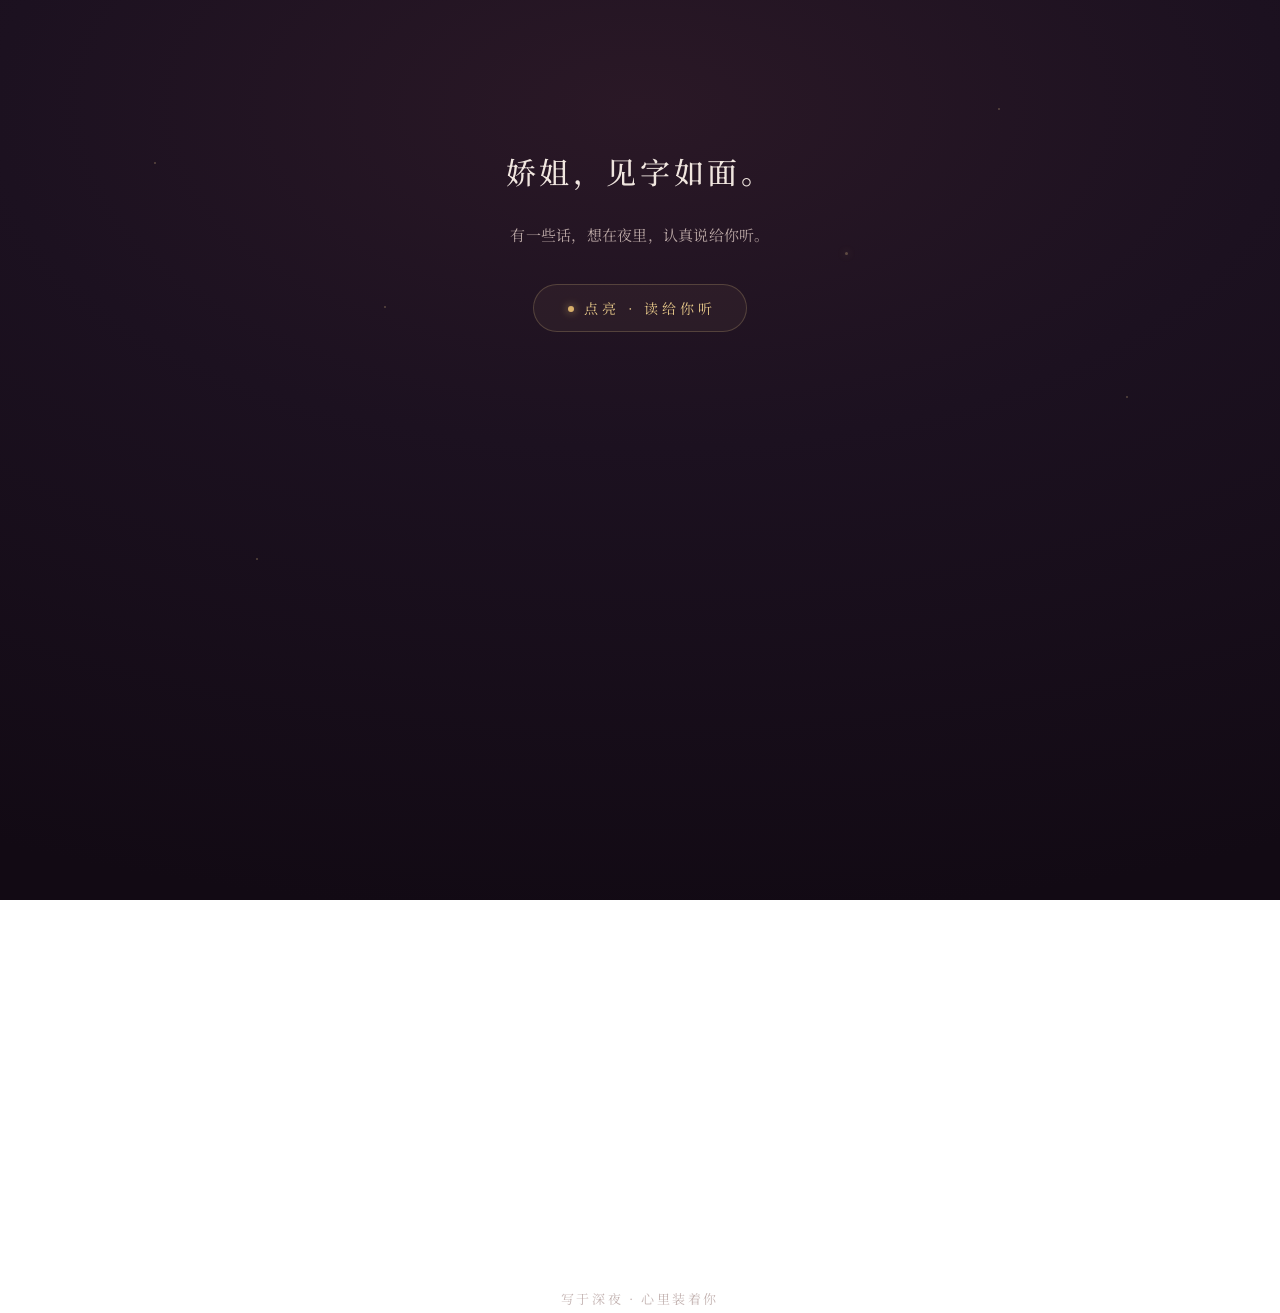
==== commit e6e23d5e: "去掉'要不要一起走'的征求环节，留下纯粹的表白" ====
--- a/index.html
+++ b/index.html
@@ -48,18 +48,8 @@
       </div>
 
       <p class="core">
-        娇姐，我喜欢你。<br />
-        往后的路，让我陪你走，好不好？
+        娇姐，我喜欢你。
       </p>
-
-      <div class="ask">
-        <p class="q">你愿意，给我这个机会吗？</p>
-        <div class="actions">
-          <button class="btn btn-yes" id="btnYes" type="button">愿意呀</button>
-          <button class="btn btn-wait" id="btnWait" type="button">再想想</button>
-        </div>
-        <p class="reply" id="reply"></p>
-      </div>
 
       <p class="signature">
         <span class="thin" aria-hidden="true"></span>
@@ -84,17 +74,6 @@
       letter.scrollIntoView({ behavior: 'smooth', block: 'start' });
     });
 
-    var replyBox = document.getElementById('reply');
-
-    document.getElementById('btnYes').addEventListener('click', function () {
-      replyBox.textContent = '谢谢你，娇姐。这句话，我是认真的。';
-      replyBox.classList.add('show');
-    });
-
-    document.getElementById('btnWait').addEventListener('click', function () {
-      replyBox.textContent = '好。不着急，我把这封信，留在这里等你。';
-      replyBox.classList.add('show');
-    });
   </script>
 
 </body>
--- a/css/style.css
+++ b/css/style.css
@@ -182,64 +182,6 @@
 .letter .core .ring,
 .letter .body .ring { color: var(--blush); }
 
-/* ---------- 提问 + 回应 ---------- */
-
-.ask {
-  text-align: center;
-  margin: 4.4em auto 0;
-}
-.ask .q {
-  font-size: 16px;
-  color: var(--ink-soft);
-  margin: 0 0 26px;
-  letter-spacing: .05em;
-}
-
-.actions {
-  display: flex;
-  justify-content: center;
-  gap: 18px;
-  flex-wrap: wrap;
-}
-
-.btn {
-  appearance: none;
-  font-family: inherit;
-  font-size: 15px;
-  letter-spacing: .18em;
-  padding: 12px 28px;
-  border-radius: 999px;
-  cursor: pointer;
-  transition: border-color .3s, background .3s, color .3s, transform .3s;
-}
-.btn:focus-visible { outline: 2px solid var(--gold); outline-offset: 3px; }
-
-.btn-yes {
-  border: 1px solid rgba(217, 176, 107, .5);
-  background: rgba(217, 176, 107, .1);
-  color: var(--gold-soft);
-}
-.btn-yes:hover { border-color: var(--gold); background: rgba(217, 176, 107, .18); transform: translateY(-1px); }
-
-.btn-wait {
-  border: 1px solid var(--line);
-  background: transparent;
-  color: var(--ink-soft);
-}
-.btn-wait:hover { border-color: var(--ink-soft); color: var(--ink); }
-
-.reply {
-  min-height: 1.6em;
-  text-align: center;
-  font-size: 16px;
-  color: var(--blush);
-  margin-top: 30px;
-  opacity: 0;
-  transform: translateY(6px);
-  transition: opacity .8s ease, transform .8s ease;
-}
-.reply.show { opacity: 1; transform: translateY(0); }
-
 /* ---------- 落款 ---------- */
 
 .signature {
@@ -282,7 +224,7 @@
 
 @media (prefers-reduced-motion: reduce) {
   .sky .star { animation: none; }
-  .letter, .letter .glow::after, .reply {
+  .letter, .letter .glow::after {
     transition: none;
     opacity: 1;
     transform: none;
